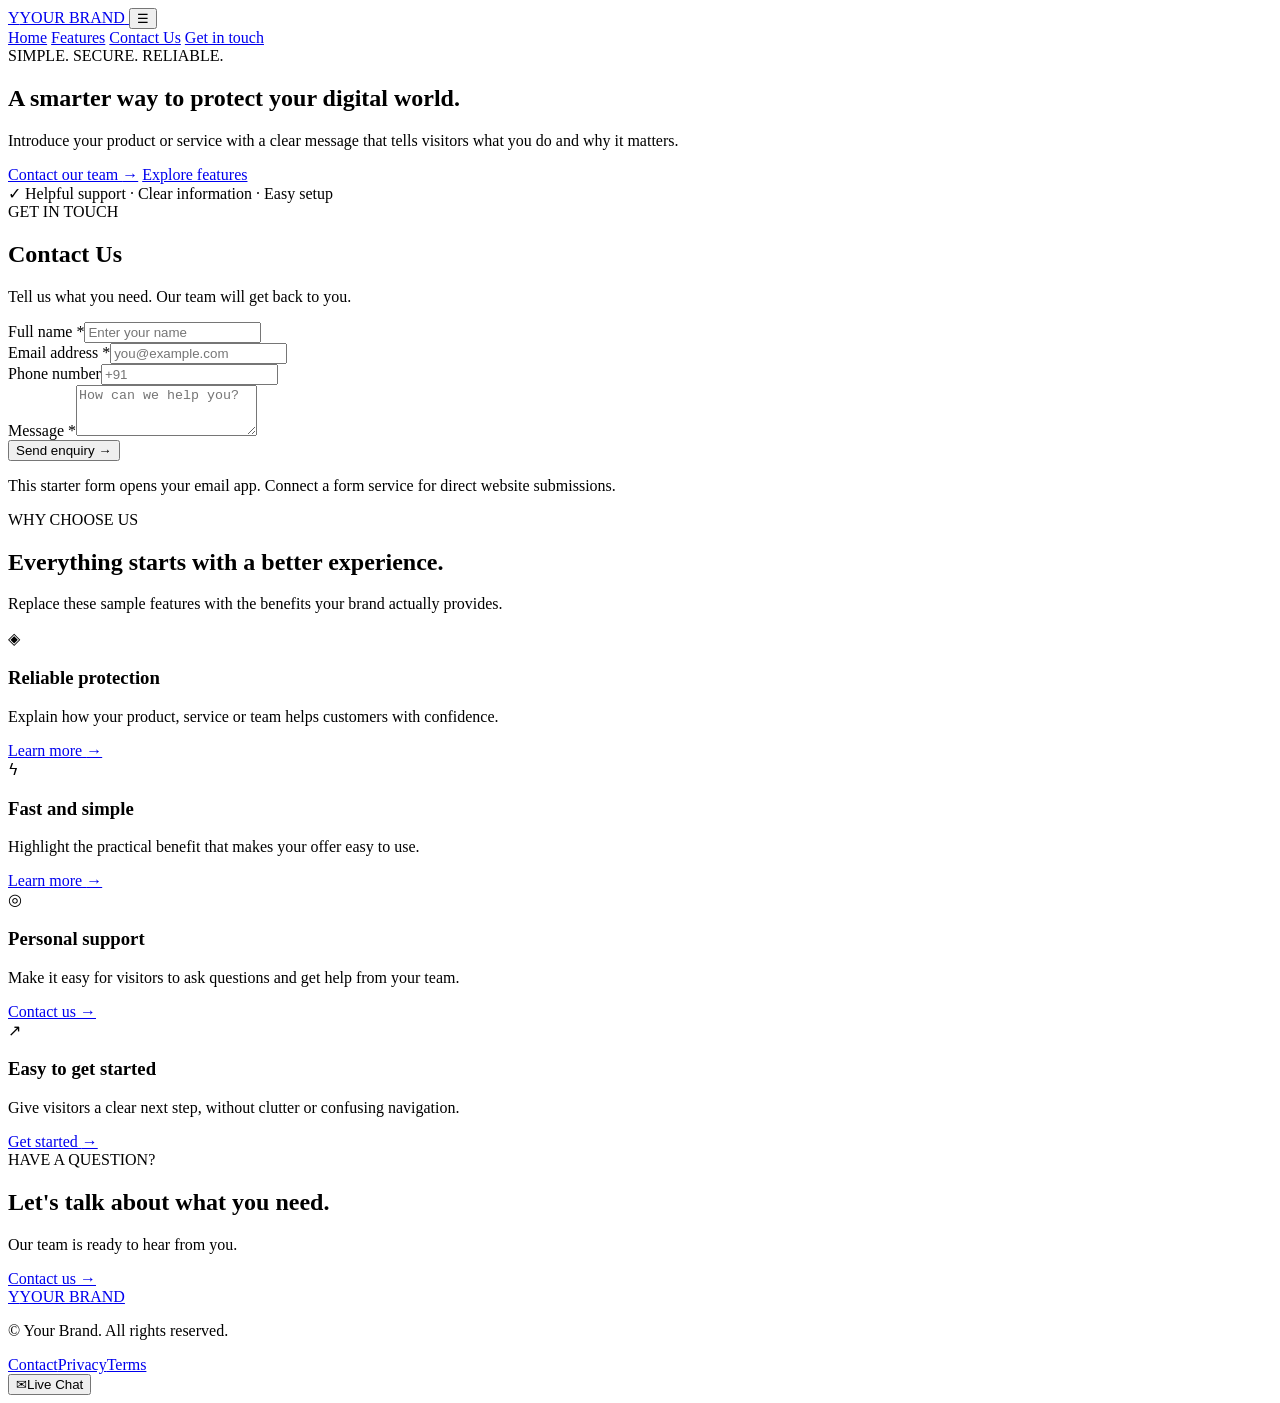
==== index.html @ e61aac76 "Add files via upload" ====
<!doctype html>
<html lang="en">
<head>
  <meta charset="utf-8">
  <meta name="viewport" content="width=device-width, initial-scale=1">
  <meta name="description" content="Discover our products, services and support options.">
  <title>Your Brand | Welcome</title>
  <link rel="stylesheet" href="styles.css">
</head>
<body>
  <header class="site-header">
    <a class="brand" href="index.html" aria-label="Your Brand home">
      <span class="brand-mark">Y</span><span>YOUR BRAND</span>
    </a>
    <button class="menu-toggle" aria-label="Toggle navigation" aria-expanded="false">☰</button>
    <nav class="nav-links" aria-label="Main navigation">
      <a class="active" href="index.html">Home</a>
      <a href="#features">Features</a>
      <a href="contact.html">Contact Us</a>
      <a class="nav-cta" href="contact.html">Get in touch</a>
    </nav>
  </header>

  <main>
    <section class="hero">
      <div class="hero-copy">
        <span class="eyebrow"><span class="status-dot"></span> SIMPLE. SECURE. RELIABLE.</span>
        <h1>A smarter way to <span>protect your digital world.</span></h1>
        <p class="hero-lead">Introduce your product or service with a clear message that tells visitors what you do and why it matters.</p>
        <div class="hero-actions">
          <a class="button button-primary" href="contact.html">Contact our team <span aria-hidden="true">→</span></a>
          <a class="button button-secondary" href="#features">Explore features</a>
        </div>
        <div class="trust-note"><span class="trust-icon">✓</span> Helpful support · Clear information · Easy setup</div>
      </div>
      <div class="hero-contact-card">
        <div class="hero-form-heading">
          <span class="eyebrow">GET IN TOUCH</span>
          <h2>Contact Us</h2>
          <p>Tell us what you need. Our team will get back to you.</p>
        </div>
        <form id="contact-form" class="hero-contact-form">
          <div class="form-row"><label for="name">Full name *</label><input id="name" name="name" autocomplete="name" placeholder="Enter your name" required></div>
          <div class="form-row"><label for="email">Email address *</label><input id="email" name="email" type="email" autocomplete="email" placeholder="you@example.com" required></div>
          <div class="form-row"><label for="phone">Phone number</label><input id="phone" name="phone" type="tel" autocomplete="tel" placeholder="+91"></div>
          <div class="form-row"><label for="message">Message *</label><textarea id="message" name="message" rows="3" placeholder="How can we help you?" required></textarea></div>
          <input type="hidden" name="subject" value="Website enquiry">
          <button class="button button-primary submit-button" type="submit">Send enquiry <span aria-hidden="true">→</span></button>
          <p class="form-status" id="form-status" role="status">This starter form opens your email app. Connect a form service for direct website submissions.</p>
        </form>
      </div>
    </section>

    <section class="feature-section" id="features">
      <div class="section-heading">
        <span class="eyebrow">WHY CHOOSE US</span>
        <h2>Everything starts with a better experience.</h2>
        <p>Replace these sample features with the benefits your brand actually provides.</p>
      </div>
      <div class="feature-grid">
        <article class="feature-card"><span class="feature-icon">◈</span><h3>Reliable protection</h3><p>Explain how your product, service or team helps customers with confidence.</p><a href="contact.html">Learn more <span>→</span></a></article>
        <article class="feature-card"><span class="feature-icon">ϟ</span><h3>Fast and simple</h3><p>Highlight the practical benefit that makes your offer easy to use.</p><a href="contact.html">Learn more <span>→</span></a></article>
        <article class="feature-card"><span class="feature-icon">◎</span><h3>Personal support</h3><p>Make it easy for visitors to ask questions and get help from your team.</p><a href="contact.html">Contact us <span>→</span></a></article>
        <article class="feature-card"><span class="feature-icon">↗</span><h3>Easy to get started</h3><p>Give visitors a clear next step, without clutter or confusing navigation.</p><a href="contact.html">Get started <span>→</span></a></article>
      </div>
    </section>

    <section class="cta-strip">
      <div><span class="eyebrow">HAVE A QUESTION?</span><h2>Let's talk about what you need.</h2><p>Our team is ready to hear from you.</p></div>
      <a class="button button-light" href="contact.html">Contact us <span>→</span></a>
    </section>
  </main>

  <footer class="site-footer">
    <a class="brand footer-brand" href="index.html"><span class="brand-mark">Y</span><span>YOUR BRAND</span></a>
    <p>© <span data-year></span> Your Brand. All rights reserved.</p>
    <div><a href="contact.html">Contact</a><a href="#" data-privacy>Privacy</a><a href="#" data-terms>Terms</a></div>
  </footer>

  <button class="chat-launcher" id="chat-launcher" aria-label="Open live chat"><span class="chat-bubble-icon">✉</span><span>Live Chat</span></button>
  <section class="chat-panel" id="chat-panel" aria-label="Live chat" hidden>
    <div class="chat-header"><div><strong>Chat with us</strong><small>We'd be happy to help</small></div><button id="chat-close" aria-label="Close chat">×</button></div>
    <div class="chat-messages" id="chat-messages"><div class="chat-message agent">Hi there! 👋 How can we help you today?</div></div>
    <form id="chat-form" class="chat-form"><label class="sr-only" for="chat-input">Your message</label><input id="chat-input" placeholder="Type your message..." maxlength="500" required><button aria-label="Send message">➤</button></form>
    <p class="chat-note">Demo chat: messages open your email app until a live-chat provider is connected.</p>
  </section>
  <script src="script.js"></script>
<!--Start of Tawk.to Script-->
<script type="text/javascript">
var Tawk_API=Tawk_API||{}, Tawk_LoadStart=new Date();
(function(){
var s1=document.createElement("script"),s0=document.getElementsByTagName("script")[0];
s1.async=true;
s1.src='https://embed.tawk.to/6ae1ae9af6f5483470c15702/1k60p43fe';
s1.charset='UTF-8';
s1.setAttribute('crossorigin','*');
s0.parentNode.insertBefore(s1,s0);
})();
</script>
<!--End of Tawk.to Script-->
</body>
</html>
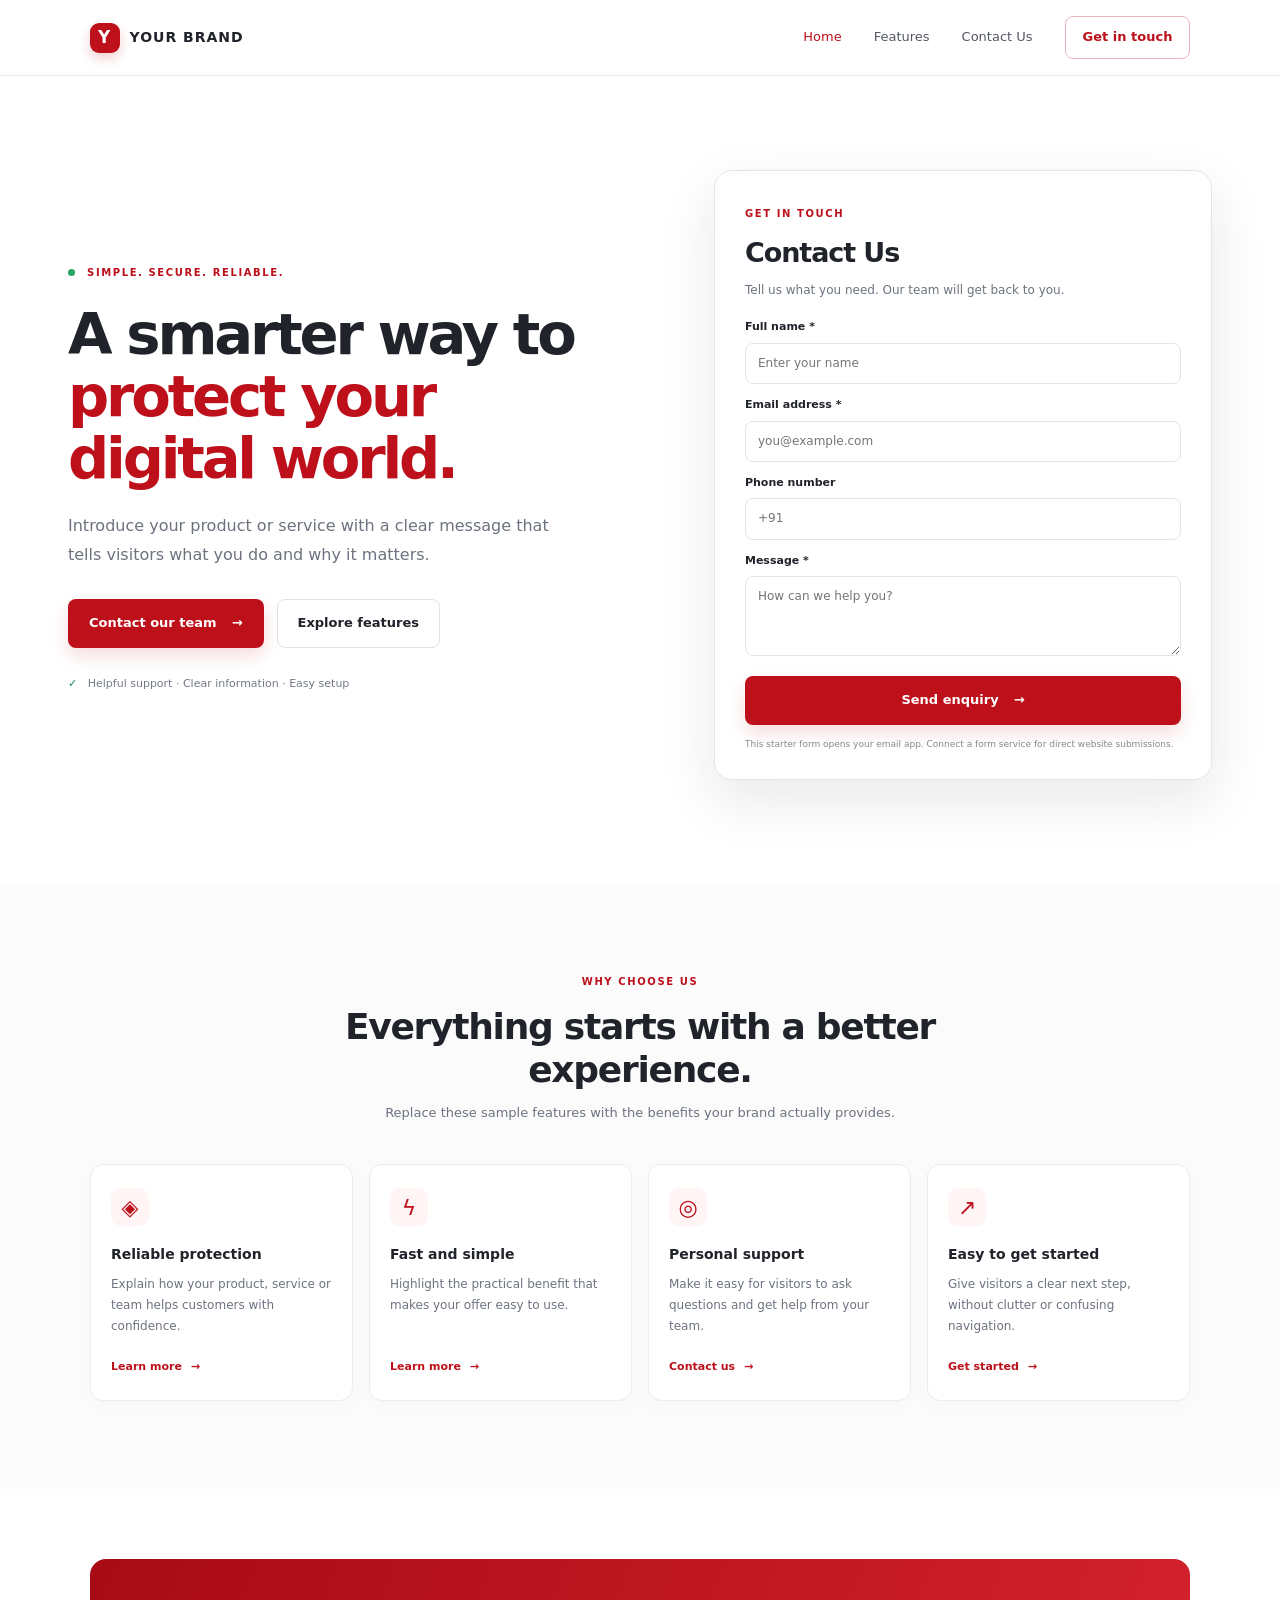
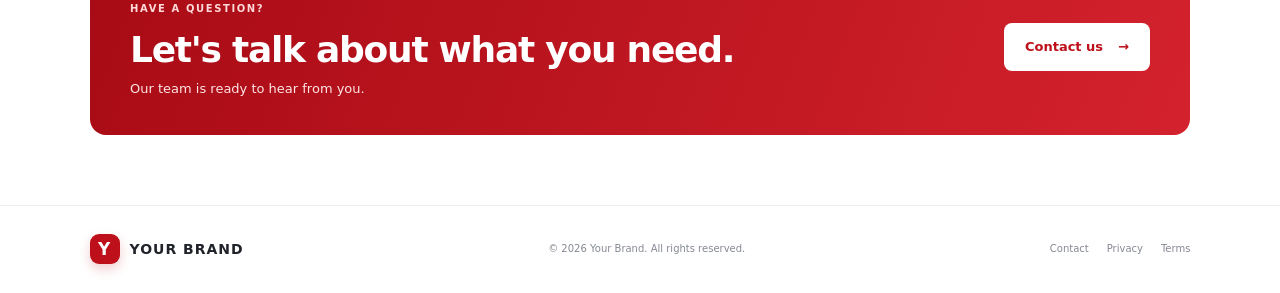
==== commit 16123ed0: "Add files via upload" ====
--- a/index.html
+++ b/index.html
@@ -77,14 +77,9 @@
     <div><a href="contact.html">Contact</a><a href="#" data-privacy>Privacy</a><a href="#" data-terms>Terms</a></div>
   </footer>
 
-  <button class="chat-launcher" id="chat-launcher" aria-label="Open live chat"><span class="chat-bubble-icon">✉</span><span>Live Chat</span></button>
-  <section class="chat-panel" id="chat-panel" aria-label="Live chat" hidden>
-    <div class="chat-header"><div><strong>Chat with us</strong><small>We'd be happy to help</small></div><button id="chat-close" aria-label="Close chat">×</button></div>
-    <div class="chat-messages" id="chat-messages"><div class="chat-message agent">Hi there! 👋 How can we help you today?</div></div>
-    <form id="chat-form" class="chat-form"><label class="sr-only" for="chat-input">Your message</label><input id="chat-input" placeholder="Type your message..." maxlength="500" required><button aria-label="Send message">➤</button></form>
-    <p class="chat-note">Demo chat: messages open your email app until a live-chat provider is connected.</p>
-  </section>
+
   <script src="script.js"></script>
+
 <!--Start of Tawk.to Script-->
 <script type="text/javascript">
 var Tawk_API=Tawk_API||{}, Tawk_LoadStart=new Date();
--- a/styles.css
+++ b/styles.css
@@ -0,0 +1,20 @@
+:root{--red:#bd101b;--red-dark:#8f0710;--ink:#20232a;--muted:#6c737f;--pale:#fff5f5;--line:#ece6e6;--white:#fff;--bg:#f8f9fb;--shadow:0 18px 55px rgba(41,25,25,.09)}
+*{box-sizing:border-box}html{scroll-behavior:smooth;scroll-padding-top:90px}body{margin:0;background:var(--white);color:var(--ink);font-family:Inter,ui-sans-serif,system-ui,-apple-system,BlinkMacSystemFont,"Segoe UI",sans-serif;line-height:1.6}a{color:inherit;text-decoration:none}button,input,select,textarea{font:inherit}.site-header{height:76px;display:flex;align-items:center;justify-content:space-between;padding:0 clamp(22px,7vw,110px);border-bottom:1px solid #f0e6e6;background:#fff;position:sticky;top:0;z-index:20}.brand{display:inline-flex;align-items:center;gap:10px;font-size:14px;font-weight:850;letter-spacing:.07em}.brand-mark{width:30px;height:30px;border-radius:9px;background:var(--red);color:white;display:grid;place-items:center;font-size:17px;box-shadow:0 5px 12px #bd101b35}.nav-links{display:flex;align-items:center;gap:32px;font-size:13px;color:#535862}.nav-links a:hover,.nav-links a.active{color:var(--red)}.nav-cta{padding:10px 17px;border:1px solid #e7b6b9;border-radius:8px;color:var(--red)!important;font-weight:700}.menu-toggle{display:none;border:0;background:transparent;font-size:24px}.hero{max-width:1200px;margin:auto;padding:94px 28px 105px;display:grid;grid-template-columns:1fr .88fr;gap:80px;align-items:center;min-height:570px}.eyebrow{font-size:10px;letter-spacing:.16em;color:var(--red);font-weight:800}.status-dot{display:inline-block;width:7px;height:7px;background:#28a66a;border-radius:50%;margin-right:7px}.hero h1,.contact-intro h1{font-size:clamp(38px,4.5vw,60px);letter-spacing:-.055em;line-height:1.08;margin:20px 0 22px;font-weight:820}.hero h1 span,.contact-intro h1 span{color:var(--red)}.hero-lead{font-size:16px;line-height:1.8;color:var(--muted);max-width:490px}.hero-actions{display:flex;gap:13px;flex-wrap:wrap;margin-top:29px}.button{display:inline-flex;align-items:center;justify-content:center;gap:15px;padding:13px 20px;border-radius:8px;font-size:13px;font-weight:750;border:1px solid transparent;cursor:pointer;transition:transform .18s,box-shadow .18s}.button:hover{transform:translateY(-2px)}.button-primary{background:var(--red);color:#fff;box-shadow:0 8px 18px #bd101b24}.button-primary:hover{background:var(--red-dark)}.button-secondary{border-color:#e6e1e1;background:#fff}.trust-note{margin-top:27px;font-size:11px;color:#737984}.trust-icon{color:#168956;font-weight:900;margin-right:7px}.hero-visual{min-height:380px;position:relative;display:grid;place-items:center;background:linear-gradient(135deg,#fff1f1,#fff9f8 55%,#f7f8fa);border:1px solid #f5e6e6;border-radius:22px;overflow:hidden;padding:30px}.visual-glow{position:absolute;width:260px;height:260px;border-radius:50%;background:#e7364310;filter:blur(3px);right:-80px;top:-80px}.visual-top{position:absolute;top:18px;left:22px;right:22px;display:flex;justify-content:space-between;color:#a5a0a0;font-size:9px;letter-spacing:.12em}.window-dots{color:#c72a34;letter-spacing:2px}.product-card{z-index:1;width:min(285px,90%);background:#fff;border:1px solid #f0e4e4;border-radius:15px;box-shadow:0 18px 45px #63101812;padding:26px 25px 23px;text-align:center}.product-icon{width:48px;height:48px;background:var(--red);border-radius:14px;display:grid;place-items:center;color:#fff;font-size:26px;font-weight:800;margin:0 auto 17px;box-shadow:0 7px 15px #bd101b32}.small-label{font-size:9px;letter-spacing:.15em;color:var(--red);font-weight:800;margin:0}.product-card h2{margin:3px 0 4px;font-size:24px}.muted{font-size:11px;color:#858993;margin:0 0 20px}.preview-line{display:flex;align-items:center;gap:9px;margin:11px 0}.preview-line span{height:7px;background:#eee9e9;border-radius:10px;width:65%}.preview-line i{height:7px;background:#f5dfe0;border-radius:10px;flex:1}.preview-line.short span{width:40%}.preview-button{width:100%;margin-top:12px;padding:10px;font-size:11px}.floating-chip{position:absolute;z-index:2;right:2%;bottom:34px;display:flex;gap:10px;align-items:center;padding:12px 15px;background:#fff;border:1px solid #f0e5e5;border-radius:11px;box-shadow:var(--shadow);font-size:10px}.chip-check{display:grid;place-items:center;width:28px;height:28px;border-radius:50%;background:#e8f7ef;color:#168956;font-weight:900}.floating-chip b,.floating-chip small{display:block}.floating-chip small{color:#858993;margin-top:2px}.feature-section{background:#fbfbfc;padding:82px 28px 88px}.section-heading{text-align:center;max-width:610px;margin:0 auto 40px}.section-heading h2,.cta-strip h2{font-size:clamp(26px,3vw,36px);line-height:1.2;letter-spacing:-.035em;margin:12px 0}.section-heading p,.cta-strip p{font-size:13px;color:var(--muted);margin:0}.feature-grid{max-width:1100px;margin:auto;display:grid;grid-template-columns:repeat(4,1fr);gap:16px}.feature-card{background:#fff;border:1px solid #f0eaea;border-radius:13px;padding:23px 20px;box-shadow:0 7px 24px #22222204;transition:transform .2s,border-color .2s}.feature-card:hover{transform:translateY(-4px);border-color:#e9b5b8}.feature-icon{display:grid;place-items:center;width:38px;height:38px;border-radius:10px;background:var(--pale);color:var(--red);font-size:22px}.feature-card h3{font-size:14px;margin:17px 0 8px}.feature-card p{font-size:12px;line-height:1.75;color:var(--muted);min-height:63px;margin:0 0 15px}.feature-card a{font-size:11px;color:var(--red);font-weight:800}.feature-card a span{margin-left:5px}.cta-strip{max-width:1100px;margin:70px auto;padding:35px 40px;border-radius:16px;background:linear-gradient(110deg,#a80b15,#d3222d);color:white;display:flex;align-items:center;justify-content:space-between;gap:24px}.cta-strip .eyebrow{color:#ffd9da}.cta-strip h2{margin:8px 0}.cta-strip p{color:#ffe5e6}.button-light{background:#fff;color:var(--red);white-space:nowrap}.site-footer{border-top:1px solid #f0eaea;min-height:88px;padding:23px clamp(22px,7vw,110px);display:flex;align-items:center;justify-content:space-between;gap:20px;color:#858993;font-size:10px}.footer-brand{color:var(--ink)}.site-footer>div{display:flex;gap:18px}.site-footer a:hover{color:var(--red)}
+/* Contact page */.contact-main{background:linear-gradient(180deg,#fff8f8 0,#fff 320px);padding:64px 24px 90px}.contact-intro{text-align:center;max-width:660px;margin:0 auto 44px}.contact-intro h1{font-size:clamp(36px,4.4vw,54px);margin:13px 0}.contact-intro p{color:var(--muted);font-size:14px;max-width:510px;margin:0 auto}.contact-layout{max-width:1000px;margin:auto;display:grid;grid-template-columns:.78fr 1.22fr;border:1px solid #eee5e5;border-radius:18px;overflow:hidden;box-shadow:var(--shadow);background:white}.contact-info{padding:38px 34px;background:#fff5f5;position:relative;overflow:hidden}.contact-info h2,.form-heading h2{font-size:21px;letter-spacing:-.03em;margin:0 0 10px}.contact-info>p,.form-heading p{font-size:12px;color:var(--muted);line-height:1.8;margin:0 0 30px}.contact-detail{display:flex;gap:13px;align-items:center;margin:23px 0}.detail-icon{width:36px;height:36px;border-radius:10px;background:white;color:var(--red);display:grid;place-items:center;border:1px solid #f1dddd}.contact-detail small,.contact-detail div>span,.contact-detail a{display:block}.contact-detail small{font-size:10px;color:#8a8181;margin-bottom:3px}.contact-detail a,.contact-detail div>span{font-size:12px;font-weight:650;overflow-wrap:anywhere}.contact-decoration{border-top:1px solid #efdada;margin-top:35px;padding-top:25px;color:#a47a7c;font-size:12px;line-height:1.8}.contact-decoration strong{color:var(--red)}.contact-form{padding:38px 42px}.form-heading{margin-bottom:25px}.form-heading p{margin:0}.form-row{margin-bottom:17px}.form-row label{display:block;font-size:11px;font-weight:750;margin-bottom:7px}.form-row input,.form-row select,.form-row textarea,.chat-form input{width:100%;border:1px solid #e6e3e3;border-radius:8px;padding:12px 13px;color:var(--ink);background:#fff;font-size:12px;outline:none}.form-row input:focus,.form-row select:focus,.form-row textarea:focus,.chat-form input:focus{border-color:#d34a52;box-shadow:0 0 0 3px #bd101b12}.form-row textarea{resize:vertical;min-height:120px}.submit-button{width:100%;margin-top:2px}.form-status{font-size:10px;line-height:1.6;color:#858993;margin:12px 0 0}.form-status.error{color:var(--red)}.form-status.success{color:#168956}
+/* Chat widget */.chat-launcher{position:fixed;right:22px;bottom:20px;z-index:50;display:flex;align-items:center;gap:9px;border:0;border-radius:30px;background:var(--red);color:#fff;padding:12px 17px;box-shadow:0 10px 30px #7f071c45;font-size:12px;font-weight:800;cursor:pointer}.chat-bubble-icon{font-size:17px}.chat-panel{position:fixed;z-index:51;right:22px;bottom:78px;width:min(350px,calc(100vw - 32px));height:410px;background:#fff;border:1px solid #eee0e0;border-radius:16px;box-shadow:0 20px 70px #26101330;overflow:hidden;display:flex;flex-direction:column}.chat-panel[hidden]{display:none}.chat-header{background:var(--red);color:white;padding:17px 18px;display:flex;align-items:center;justify-content:space-between}.chat-header strong,.chat-header small{display:block}.chat-header strong{font-size:14px}.chat-header small{font-size:10px;color:#ffe0e1;margin-top:2px}.chat-header button{border:0;background:transparent;color:white;font-size:25px;cursor:pointer}.chat-messages{padding:17px;flex:1;overflow:auto;background:#fffafa}.chat-message{font-size:12px;padding:11px 13px;border-radius:12px;max-width:88%;margin-bottom:10px;line-height:1.6;overflow-wrap:anywhere}.chat-message.agent{background:white;border:1px solid #f0e4e4;border-top-left-radius:3px}.chat-message.visitor{background:#bd101b;color:white;margin-left:auto;border-top-right-radius:3px}.chat-form{padding:12px;display:flex;gap:8px;border-top:1px solid #f0eaea}.chat-form input{flex:1;min-width:0}.chat-form button{width:40px;border:0;border-radius:8px;background:var(--red);color:white;cursor:pointer}.chat-note{font-size:9px;line-height:1.5;color:#89828a;padding:0 13px 10px;margin:0}.sr-only{position:absolute;width:1px;height:1px;padding:0;margin:-1px;overflow:hidden;clip:rect(0,0,0,0);white-space:nowrap;border:0}
+@media(max-width:850px){.hero{gap:35px;padding-top:65px}.feature-grid{grid-template-columns:repeat(2,1fr)}.cta-strip{margin:45px 22px}.contact-layout{max-width:680px}.contact-info{padding:30px 24px}.contact-form{padding:30px 25px}}
+@media(max-width:640px){.site-header{height:66px;padding:0 20px}.menu-toggle{display:block}.nav-links{display:none;position:absolute;left:0;right:0;top:65px;background:white;padding:18px 22px 22px;border-bottom:1px solid var(--line);box-shadow:0 12px 20px #0000000b;flex-direction:column;align-items:stretch;gap:17px}.nav-links.open{display:flex}.nav-cta{text-align:center}.hero{grid-template-columns:1fr;padding:57px 22px 65px;gap:35px}.hero h1{font-size:43px}.hero-visual{min-height:350px;padding:20px}.floating-chip{right:1%;bottom:18px}.feature-section{padding:60px 20px}.section-heading{margin-bottom:28px}.feature-grid{gap:11px}.feature-card{padding:17px 14px}.feature-card p{min-height:105px}.cta-strip{padding:28px 23px;align-items:flex-start;flex-direction:column}.site-footer{padding:23px 20px;flex-wrap:wrap;justify-content:center;text-align:center}.site-footer p{width:100%;order:3;margin:0}.contact-main{padding:50px 16px 65px}.contact-layout{grid-template-columns:1fr}.contact-info{padding:28px 24px}.contact-form{padding:28px 22px}.contact-decoration{margin-top:24px}.chat-launcher{right:14px;bottom:14px}.chat-panel{right:12px;bottom:72px}}
+@media(prefers-reduced-motion:reduce){html{scroll-behavior:auto}*,*::before,*::after{transition:none!important}}
+
+/* Contact form placed at the top of the landing page */
+.hero-contact-card{position:relative;background:#fff;border:1px solid #f0e1e1;border-radius:18px;padding:28px 30px;box-shadow:0 20px 55px rgba(41,25,25,.10)}
+.hero-form-heading{margin-bottom:18px}
+.hero-form-heading h2{font-size:27px;letter-spacing:-.04em;margin:6px 0}
+.hero-form-heading p{font-size:12px;color:var(--muted);margin:0;line-height:1.7}
+.hero-contact-form .form-row{margin-bottom:12px}
+.hero-contact-form .form-row label{font-size:11px}
+.hero-contact-form .form-row input,.hero-contact-form .form-row textarea{padding:10px 12px;font-size:12px}
+.hero-contact-form .form-row textarea{min-height:75px}
+.hero-contact-form .submit-button{width:100%;margin-top:1px}
+.hero-contact-form .form-status{font-size:9px}
+@media(max-width:640px){.hero-contact-card{padding:23px 20px}.hero-form-heading h2{font-size:24px}}
